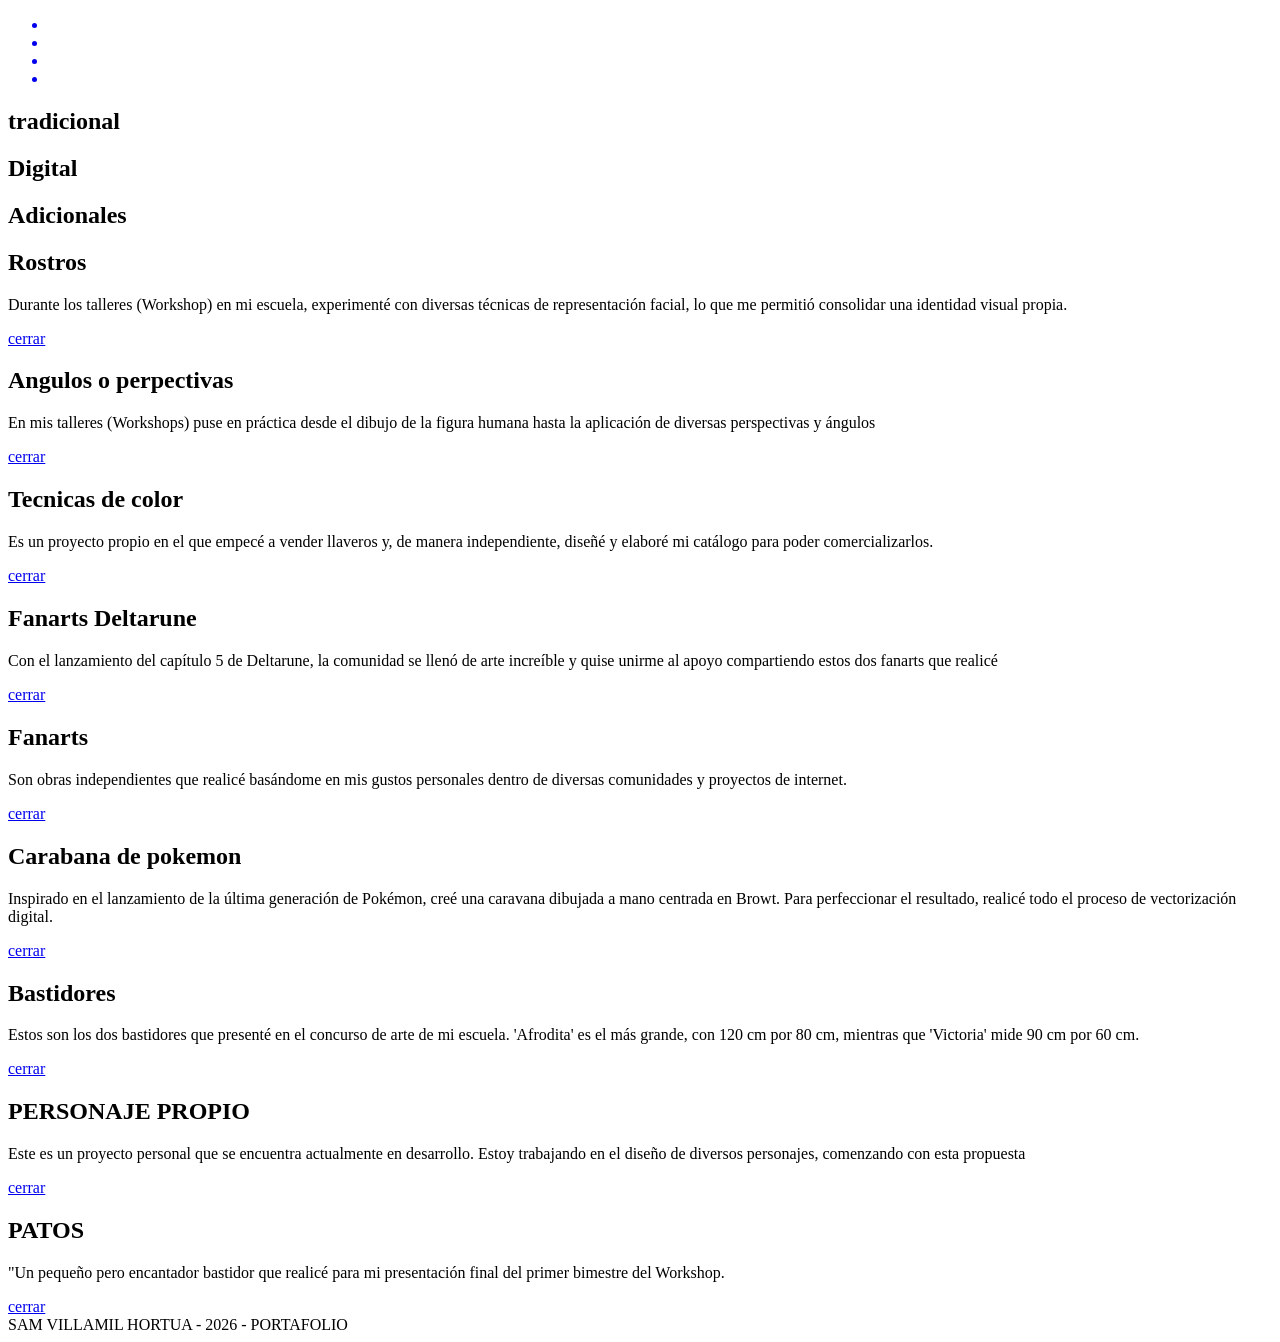
==== ilustra.html @ 85ebbc15 "Add files via upload" ====
<!DOCTYPE html>
<html>

<head>
    <link href="./css/ilustra.css" rel="stylesheet">
    <title>Document</title>
</head>

<body>
    <header class="encabezado abso">
        <section class="interior abso">
            <div class="VHS abso"></div>
            <ul class="menu abso">
                <a href="index.html">
                    <li class="btn home img"></li>
                </a>
                <a href="ilustra.html">
                    <li class="btn ilustracion img"></li>
                </a>
                <a href="diseñoG.html">
                    <li class="btn digital img"></li>
                </a>
                <a href="contacto.html">
                    <li class="btn contactar img"></li>
                </a>
            </ul>
        </section>
    </header>
    <main class="cuerpo abso"> 
        <article class="trabajos1 abso">
            <h2 class="name abso">tradicional</h2>
            <section class="muestra1 abso">
                <a href="#desc1"><div class="tr_1 cuad abso"></div></a>
                <a href="#desc2"><div class="tr_2 cuad abso"></div></a>
                <a href="#desc3"><div class="tr_3 cuad abso"></div></a>
            </section>
        </article>
        <article class="trabajos2 abso">
            <h2 class="name abso">Digital</h2>
            <section class="muestra2 abso">
                <a href="#desc4"><div class="tr_4 cuad abso"></div></a>
                <a href="#desc5"><div class="tr_5 cuad abso"></div></a>
                <a href="#desc6"><div class="tr_6 cuad abso"></div></a>
            </section>
        </article>
        <article class="trabajos3 abso">
            <h2 class="name abso">Adicionales</h2>
            <section class="muestra3 abso">
                <a href="#desc7"><div class="tr_7 cuad abso"></div></a>
                <a href="#desc8"><div class="tr_8 cuad abso"></div></a>
                <a href="#desc9"><div class="tr_9 cuad abso"></div></a>
            </section>
        </article>
        <section class="descripciones abso" id="desc1">
                <div class="tr_mtra t1"></div>
                <article class="texto">
                    <h2 class="tittle">Rostros</h2>
                    <p class="desc">Durante los talleres (Workshop) en mi escuela, experimenté con diversas técnicas de representación facial, lo que me permitió consolidar una identidad visual propia.</p>
                    <a href="#"><div class="btn_des abso">cerrar</div></a>
                </article>
        </section>
        <section class="descripciones abso" id="desc2">
                <div class="tr_mtra2 t2"></div>
                <article class="texto">
                    <h2 class="tittle">Angulos o perpectivas</h2>
                    <p class="desc">En mis talleres (Workshops) puse en práctica desde el dibujo de la figura humana hasta la aplicación de diversas perspectivas y ángulos</p>
                    <a href="#"><div class="btn_des abso">cerrar</div></a>
                </article>
        </section>
        <section class="descripciones abso ancho" id="desc3">
                <div class="tr_mtra3 t3"></div>
                <article class="texto">
                    <h2 class="tittle">Tecnicas de color</h2>
                    <p class="desc">Es un proyecto propio en el que empecé a vender llaveros y, de manera independiente, diseñé y elaboré mi catálogo para poder comercializarlos.</p>
                    <a href="#"><div class="btn_des abso">cerrar</div></a>
                </article>
        </section>
        <section class="descripciones abso" id="desc4">
                <div class="tr_mtra4 t4"></div>
                <article class="texto">
                    <h2 class="tittle">Fanarts Deltarune</h2>
                    <p class="desc">Con el lanzamiento del capítulo 5 de Deltarune, la comunidad se llenó de arte increíble y quise unirme al apoyo compartiendo estos dos fanarts que realicé </p>
                    <a href="#"><div class="btn_des abso">cerrar</div></a>
                </article>
        </section>
        <section class="descripciones abso ancho" id="desc5">
                <div class="tr_mtra5 t5"></div>
                <article class="texto ajuste">
                    <h2 class="tittle">Fanarts</h2>
                    <p class="desc">Son obras independientes que realicé basándome en mis gustos personales dentro de diversas comunidades y proyectos de internet.</p>
                    <a href="#"><div class="btn_des abso">cerrar</div></a>
                </article>
        </section>
        <section class="descripciones abso ancho" id="desc6">
                <div class="tr_mtra6 t6"></div>
                <article class="texto">
                    <h2 class="tittle">Carabana de pokemon </h2>
                    <p class="desc">Inspirado en el lanzamiento de la última generación de Pokémon, creé una caravana dibujada a mano centrada en Browt. Para perfeccionar el resultado, realicé todo el proceso de vectorización digital. </p>
                    <a href="#"><div class="btn_des abso">cerrar</div></a>
                </article>
        </section>
        <section class="descripciones abso ancho" id="desc7">
                <div class="tr_mtra7 t7"></div>
                <article class="texto ajuste">
                    <h2 class="tittle">Bastidores</h2>
                    <p class="desc">Estos son los dos bastidores que presenté en el concurso de arte de mi escuela. 'Afrodita' es el más grande, con 120 cm por 80 cm, mientras que 'Victoria' mide 90 cm por 60 cm.</p>
                    <a href="#"><div class="btn_des abso">cerrar</div></a>
                </article>
        </section>
        <section class="descripciones abso ancho" id="desc8">
                <div class="tr_mtra8 t8"></div>
                <article class="texto ajuste">
                    <h2 class="tittle">PERSONAJE PROPIO</h2>
                    <p class="desc">Este es un proyecto personal que se encuentra actualmente en desarrollo. Estoy trabajando en el diseño de diversos personajes, comenzando con esta propuesta</p>
                    <a href="#"><div class="btn_des abso">cerrar</div></a>
                </article>
        </section>
        <section class="descripciones abso" id="desc9">
                <div class="tr_mtra9 t9"></div>
                <article class="texto">
                    <h2 class="tittle">PATOS</h2>
                    <p class="desc">"Un pequeño pero encantador bastidor que realicé para mi presentación final del primer bimestre del Workshop. </p>
                    <a href="#"><div class="btn_des abso">cerrar</div></a>
                </article>
        </section>
    </main>
    <footer class="pie_pg abso">SAM VILLAMIL HORTUA - 2026 - PORTAFOLIO</footer>
</body>

</html>
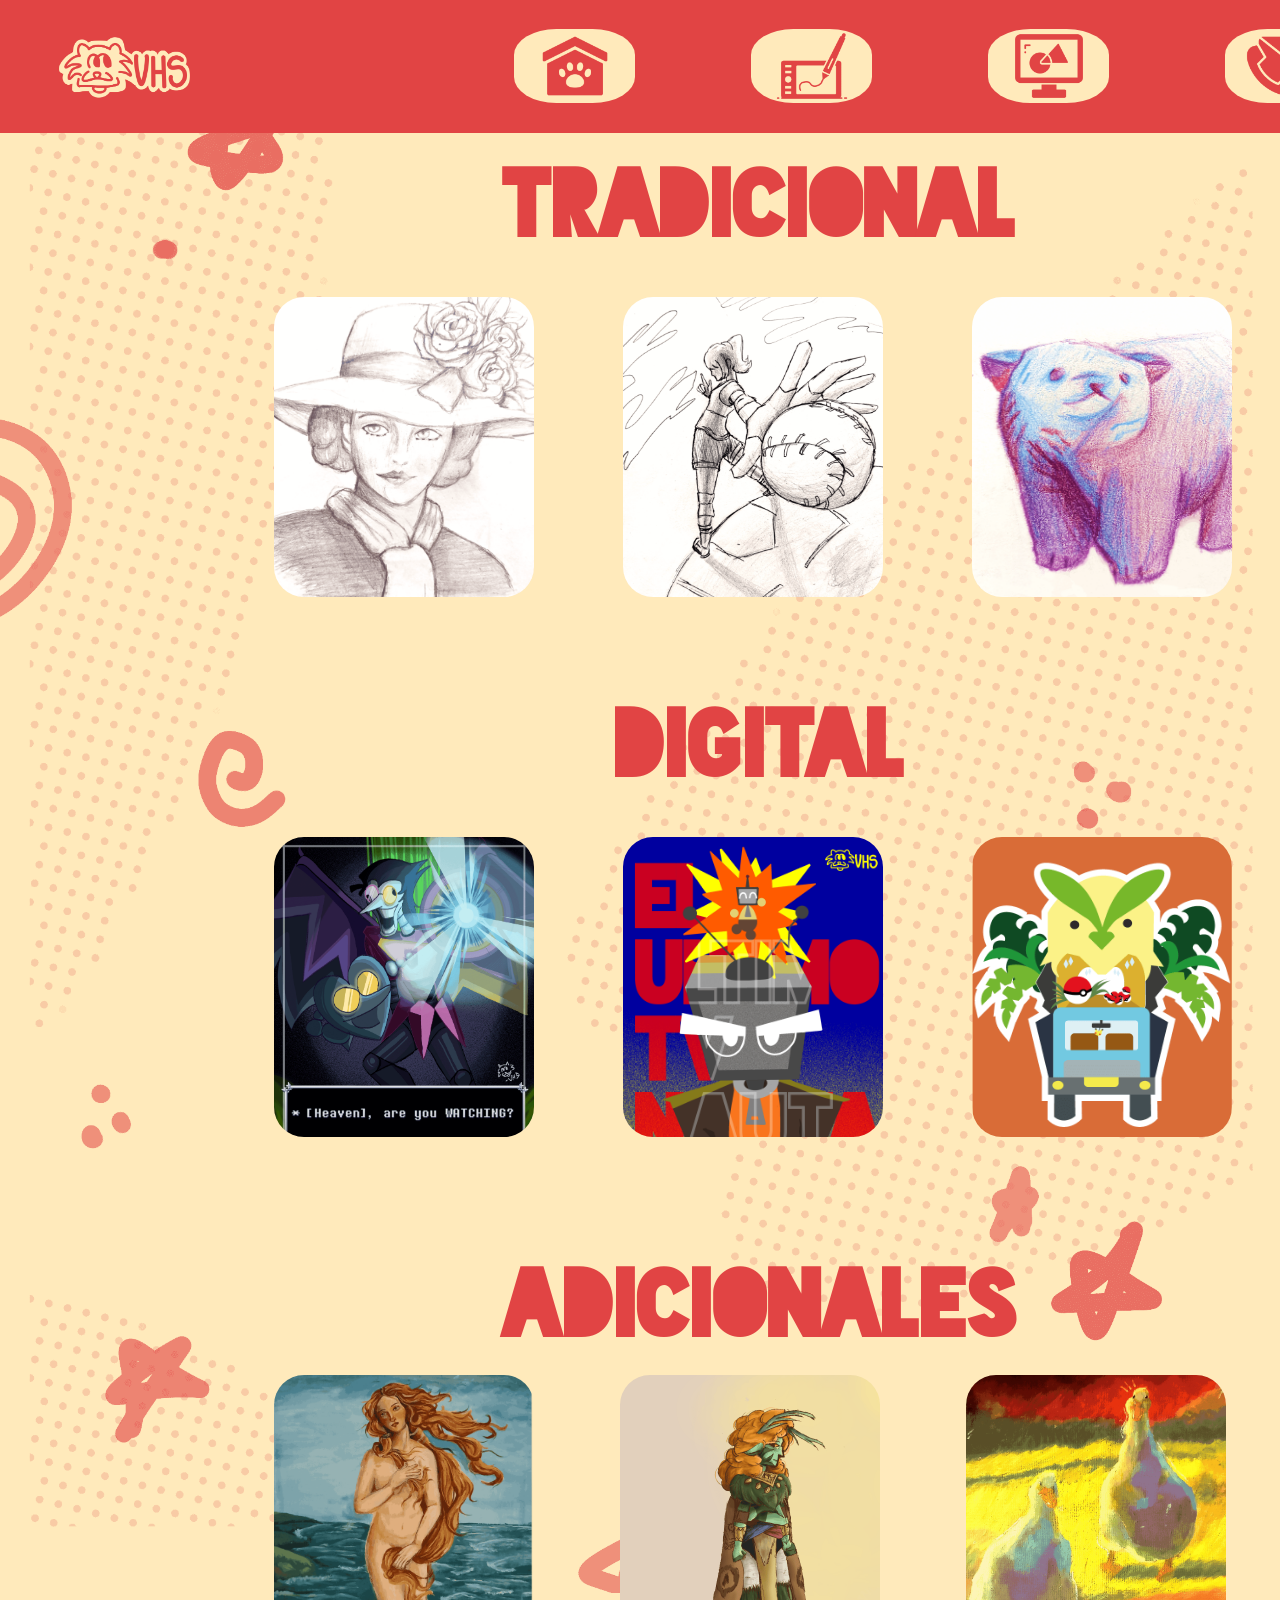
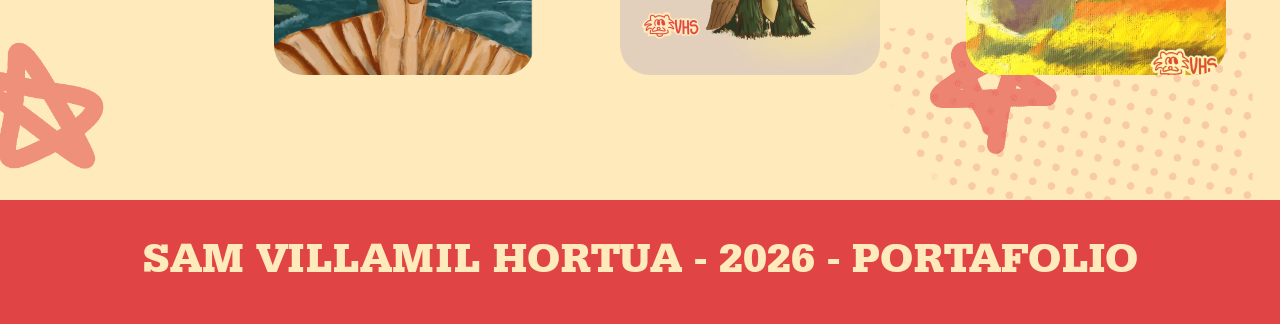
==== commit d6c6bae0: "Update ilustra.html" ====
--- a/ilustra.html
+++ b/ilustra.html
@@ -71,7 +71,7 @@
                 <div class="tr_mtra3 t3"></div>
                 <article class="texto">
                     <h2 class="tittle">Tecnicas de color</h2>
-                    <p class="desc">Es un proyecto propio en el que empecé a vender llaveros y, de manera independiente, diseñé y elaboré mi catálogo para poder comercializarlos.</p>
+                    <p class="desc">En mis workshops, trabajé bastante en cómo mejorar la saturación y el manejo del color. Aprendí a dejar de lado el negro para las sombras y, en su lugar, aplicar la teoría del color para lograr contrastes más naturales y vibrantes.</p>
                     <a href="#"><div class="btn_des abso">cerrar</div></a>
                 </article>
         </section>
@@ -103,7 +103,7 @@
                 <div class="tr_mtra7 t7"></div>
                 <article class="texto ajuste">
                     <h2 class="tittle">Bastidores</h2>
-                    <p class="desc">Estos son los dos bastidores que presenté en el concurso de arte de mi escuela. 'Afrodita' es el más grande, con 120 cm por 80 cm, mientras que 'Victoria' mide 90 cm por 60 cm.</p>
+                    <p class="desc">Estos son los dos bastidores que presenté en el concurso de arte de mi escuela. 'Afrodita' es el más grande, con 160 cm por 100 cm, mientras que 'Victoria' mide 90 cm por 60 cm.</p>
                     <a href="#"><div class="btn_des abso">cerrar</div></a>
                 </article>
         </section>
@@ -127,4 +127,4 @@
     <footer class="pie_pg abso">SAM VILLAMIL HORTUA - 2026 - PORTAFOLIO</footer>
 </body>
 
-</html>+</html>
--- a/css/ilustra.css
+++ b/css/ilustra.css
@@ -0,0 +1,414 @@
+* {
+  box-sizing: border-box;
+  padding: 0;
+  margin: 0;
+  text-decoration: none;
+  list-style: none;
+}
+@font-face {
+  font-family: 'Blackout-Midnight';
+  src: url('../fonts/Blackout-Midnight.woff2') format('woff2');
+  font-weight: normal;
+  font-style: normal;
+}
+@font-face {
+  font-family: 'Serifa-Bold';
+  src: url('../fonts/Serifa-Bold.ttf') format('truetype');
+  font-weight: bold;
+  font-style: normal;
+}
+h1, h2 {
+  font-family: 'Blackout-Midnight', sans-serif;
+}
+
+p, div, footer{
+  font-family: 'Serifa-Bold', serif;
+}
+li{
+  font-family: 'Serifa-Bold', serif;
+}
+body {
+  font-size: 14px;
+}
+.encabezado {
+  width: 100%;
+  height: 133px;
+  background: #e14444;
+  position: absolute;
+}
+.interior {
+  width: 100%;
+  height: 74px;
+  position: absolute;
+  top: 29px;
+  display: flex;
+  flex-wrap: wrap;
+}
+.VHS {
+  width: 150px;
+  height: 75px;
+  background-image: url(../images/VHS.png);
+  background-size: cover;
+  background-position-y: 210px;
+  position: absolute;
+  left: 50px;
+}
+.menu {
+  width: 847px;
+  height: 74px;
+  position: absolute;
+  top: 0px;
+  left: 499px;
+  margin-top: 0px;
+  display: flex;
+  flex-wrap: wrap;
+  justify-content: space-between;
+}
+.btn {
+  width: 121px;
+  height: 74px;
+  background: #ffeabb;
+  margin-left: 15px;
+  border-radius: 35%;
+}
+.img{
+  background-size: contain;
+  background-repeat: no-repeat;
+  background-position-x: center;
+}
+.home{
+  background-image: url(../images/home.png);
+  transition: 0.5s;
+}
+.home:hover{
+  transform: scale(0.8);
+}
+.ilustracion{
+  background-image: url(../images/dibujar.png);
+  transition: 0.5s;
+}
+.ilustracion:hover{
+  transform: scale(0.8);
+}
+.digital{
+  background-image: url(../images/digital.png);
+  transition: 0.5s;
+}
+.digital:hover{
+  transform: scale(0.8);
+}
+.contactar{
+  background-image: url(../images/contactar.png);
+  background-position-x: 20px;
+  transition: 0.5s;
+}
+.contactar:hover{
+  transform: scale(0.8);
+}
+body {
+  font-size: 14px;
+}
+.cuerpo {
+  top: 133px;
+  width: 100%;
+  height: 1700px;
+  background-image: url(../images/fondo.png);
+  background-repeat: repeat;
+  background-size: 100%;
+  background-position-x: 0px;
+  background-position-y: 1460px;
+  background-color: #ffeabb;
+}
+.abso{
+  position: absolute;
+}
+.trabajos1 {
+  height: 594px;
+  left: 214px;
+}
+.name {
+  width: 1000px;
+  height: 115px;
+  left: 46px;
+  font-size: 90px;
+  color: #e14444;
+  text-align: center;
+  top: 30px;
+}
+.muestra1 {
+  height: 430px;
+  top: 164px;
+}
+.cuad{
+  width: 260px;
+  height: 300px;
+  border-radius: 30px;
+}
+.tr_1 {
+  margin-left: 60px;
+  background-image: url(../images/icono1.png);
+  background-size: 300px;
+  background-position-x: -26px;
+  background-position-y: -40px;
+  transition: 0.5s;
+}
+.tr_1:hover{
+  transform: scale(0.8);
+}
+.tr_2 {
+  left: 379px;
+  margin-left: 30px;
+  background-image: url(../images/icono2.png);
+  background-size: cover;
+  transition: 0.5s;
+}
+.tr_2:hover{
+  transform: scale(0.8);
+}
+.tr_3 {
+  left: 758px;
+  margin-right: 30px;
+  background-image: url(../images/icono3.png);
+  background-size: 410px;
+  background-position-x: -70px;
+  background-position-y: -10px;
+  transition: 0.5s;
+}
+.tr_3:hover{
+  transform: scale(0.8);
+}
+.trabajos2 {
+  height: 594px;
+  top: 540px;
+  left: 214px;
+}
+.muestra2 {
+  height: 430px;
+  top: 164px;
+}
+.tr_4 {
+  left: 0px;
+  margin-left: 60px;
+  background-image: url(../images/neo.png);
+  background-size: cover;
+  transition: 0.5s;
+}
+.tr_4:hover{
+  transform: scale(0.8);
+}
+.tr_5 {
+  left: 379px;
+  margin-left: 30px;
+  background-image: url(../images/tv_nauta.png);
+  background-size: cover;
+  transition: 0.5s;
+}
+.tr_5:hover{
+  transform: scale(0.8);
+}
+.tr_6 {
+  left: 758px;
+  margin-right: 30px;
+  background-image: url(../images/vector.png);
+  background-size: cover;
+  background-position-y: -50px;
+  transition: 0.5s;
+}
+.tr_6:hover{
+  transform: scale(0.8);
+}
+.trabajos3 {
+  height: 492px;
+  top: 1100px;
+  left: 214px;
+}
+.muestra3 {
+  height: 350px;
+  top: 142px;
+}
+.tr_7 {
+  margin-left: 60px;
+  background-image: url(../images/afrodita.png);
+  background-size: 300px;
+  background-position-x: -25px;
+  background-position-y: -10px;
+  transition: 0.5s;
+}
+.tr_7:hover{
+  transform: scale(0.8);
+}
+.tr_8 {
+  left: 376px;
+  margin-left: 30px;
+  background-image: url(../images/natu.png);
+  background-size: cover;
+  background-position-x: -100px;
+  transition: 0.5s;
+}
+.tr_8:hover{
+  transform: scale(0.8);
+}
+.tr_9 {
+  background: rgba(122,200,17,1);
+  left: 752px;
+  margin-right: 30px;
+  background-image: url(../images/patos.png);
+  background-size: cover;
+  background-position-y: -20px;
+  transition: 0.5s;
+}
+.tr_9:hover{
+  transform: scale(0.8);
+}
+.descripciones{
+  width: 100%;
+  display: none;
+  flex-wrap: wrap;
+  background-color: #e14444b3;
+}
+.tr_mtra{
+  width: 600px;
+  height: 800px;
+  background-size: cover;
+  margin-left: 300px;
+  background-image: url(../images/rostros.png);
+  background-size: cover;
+}
+#desc1:target{
+  display: flex;
+}
+.texto{
+  width: 310px;
+  background-color: #ffeabb;
+  padding-top: 70px;
+  padding-left: 30px;
+  padding-right: 20px;
+  height: 400px;
+  margin-top: 195px;
+  border-radius: 20px;
+}
+.tittle{
+  color: #9d2b2b;
+}
+.desc{
+  margin-top: 10px;
+  color: #e14444;
+}
+.btn_des{
+  background-color: #e14444;
+  color: #ffeabb;
+  border-radius: 30px;
+  width: 90px;
+  height: 30px;
+  display: flex;
+  flex-wrap: wrap;
+  justify-content: center;
+  padding-top: 6px;
+  margin-top: 15px;
+}
+.tr_mtra2{
+  width: 600px;
+  height: 800px;
+  background-size: cover;
+  margin-left: 300px;
+  background-image: url(../images/perspectiva.png);
+  background-size: cover;
+}
+#desc2:target{
+  display: flex;
+}
+.ancho{
+  height: 780px;
+  padding-top: 90px;
+}
+.tr_mtra3{
+  width: 780px;
+  height: 600px;
+  background-image: url(../images/collage_color.png);
+  background-size: cover;
+  margin-left: 200px;
+}
+#desc3:target{
+  display: flex;
+}
+.tr_mtra4{
+  width: 600px;
+  height: 800px;
+  background-size: cover;
+  margin-left: 300px;
+  background-image: url(../images/deltarune.png);
+  background-size: cover;
+  background-position-y: -20px;
+}
+#desc4:target{
+  display: flex;
+}
+.tr_mtra5{
+  width: 780px;
+  height: 600px;
+  background-size: cover;
+  margin-left: 200px;
+  background-image: url(../images/fanarts.png);
+  background-size: cover;
+}
+.ajuste{
+  margin-top: 125px;
+}
+#desc5:target{
+  display: flex;
+}
+.tr_mtra6{
+  width: 780px;
+  height: 600px;
+  background-size: cover;
+  margin-left: 200px;
+  background-image: url(../images/muestra.png);
+  background-size: cover;
+}
+#desc6:target{
+  display: flex;
+}
+.tr_mtra7{
+  width: 780px;
+  height: 600px;
+  background-size: cover;
+  margin-left: 200px;
+  background-image: url(../images/bastidores.png);
+  background-size: cover;
+}
+#desc7:target{
+  display: flex;
+}
+.tr_mtra8{
+  width: 800px;
+  height: 600px;
+  background-color: #7AC912;
+  background-size: cover;
+  margin-left: 200px;
+  background-image: url(../images/natu.png);
+  background-position-x: -70px;
+}
+#desc8:target{
+  display: flex;
+}
+.tr_mtra9{
+  width: 600px;
+  height: 800px;
+  background-size: 600px;
+  margin-left: 300px;
+  background-image: url(../images/patos.png);
+  margin-top: -25px;
+}
+#desc9:target{
+  display: flex;
+}
+.pie_pg {
+  width: 100%;
+  height: 124px;
+  background: #e14444;
+  top: 1800px;
+  text-align: center;
+  color: #ffeabb;
+  font-size: 40px;
+  padding-top: 30px;
+}
